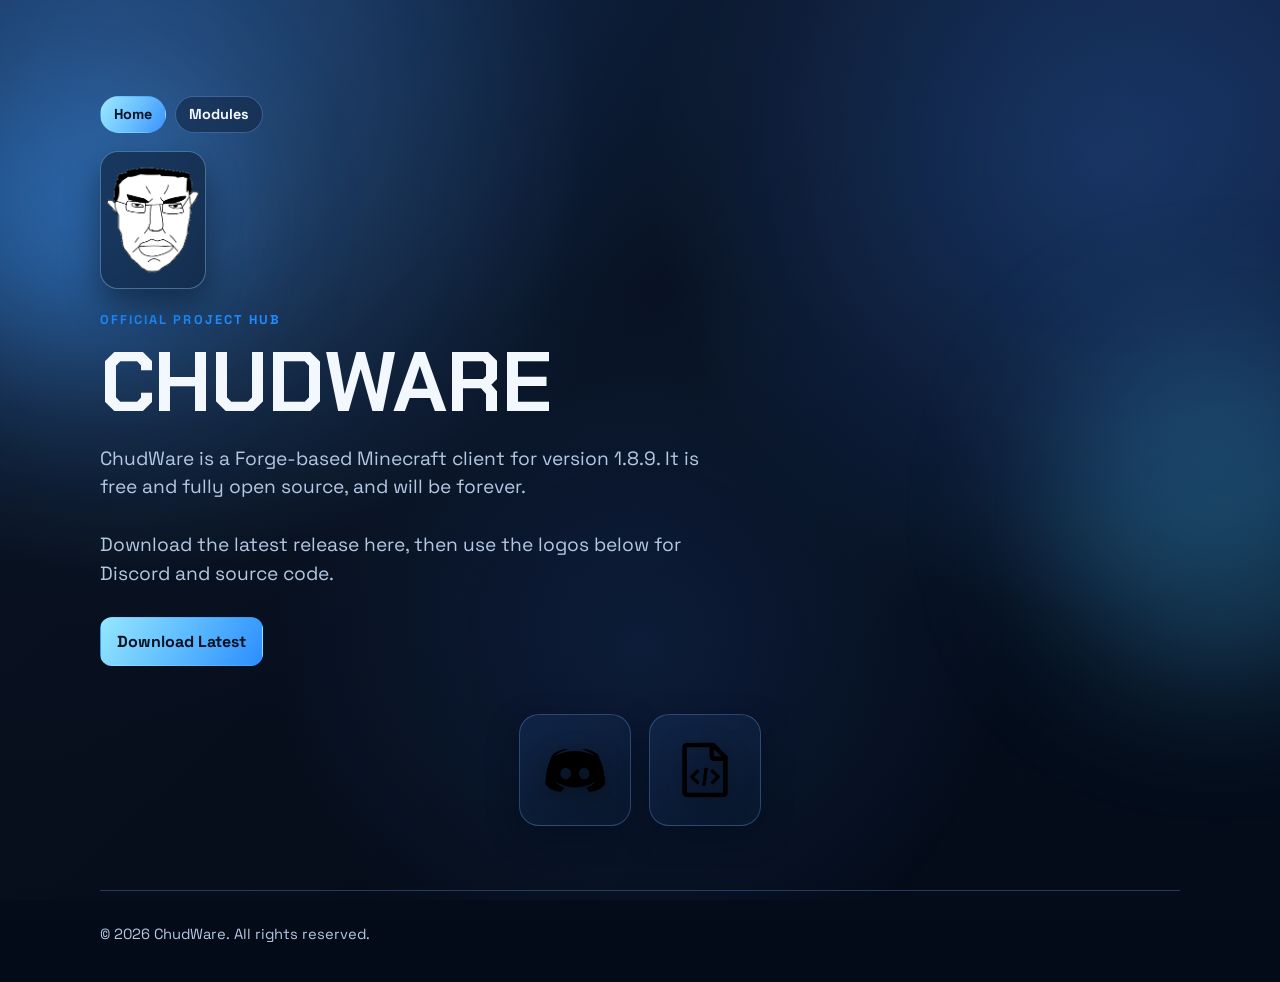
==== index.html @ a585f378 "Initial ChudWare site" ====
<!doctype html>
<html lang="en">
  <head>
    <meta charset="UTF-8" />
    <meta name="viewport" content="width=device-width, initial-scale=1.0" />
    <title>ChudWare</title>
    <meta
      name="description"
      content="Official ChudWare portal: download releases, join Discord, and explore source code."
    />
    <link rel="preconnect" href="https://fonts.googleapis.com" />
    <link rel="preconnect" href="https://fonts.gstatic.com" crossorigin />
    <link
      href="https://fonts.googleapis.com/css2?family=Chakra+Petch:wght@400;500;600;700&family=Space+Grotesk:wght@400;500;700&display=swap"
      rel="stylesheet"
    />
    <link rel="stylesheet" href="styles.css" />
  </head>
  <body>
    <div class="bg-grid" aria-hidden="true"></div>
    <div class="rain" aria-hidden="true"></div>
    <div class="glow glow-one" aria-hidden="true"></div>
    <div class="glow glow-two" aria-hidden="true"></div>

    <header class="hero wrap">
      <nav class="tabs" aria-label="Primary">
        <a class="tab-link active" href="index.html">Home</a>
        <a class="tab-link" href="modules.html">Modules</a>
      </nav>
      <img class="logo" src="logo.png" alt="ChudWare logo" />
      <p class="eyebrow">Official Project Hub</p>
      <h1>ChudWare</h1>
      <p class="hero-copy">
        ChudWare is a Forge-based Minecraft client for version 1.8.9. It is free and
        fully open source, and will be forever.
      </p>
      <p class="hero-copy">
        Download the latest release here, then use the logos below for Discord and
        source code.
      </p>
      <a id="primary-download" class="btn btn-primary" href="#" target="_blank" rel="noopener noreferrer">
        Download Latest
      </a>
    </header>

    <main class="wrap logo-links">
      <a class="logo-link" id="discord-logo-link" href="#" target="_blank" rel="noopener noreferrer" aria-label="Join ChudWare Discord">
        <img src="discord-black-icon-1.png" alt="Discord logo" />
      </a>
      <a class="logo-link" id="source-logo-link" href="#" target="_blank" rel="noopener noreferrer" aria-label="View ChudWare source code">
        <img src="sourcelogo.png" alt="Source code logo" />
      </a>
    </main>

    <footer class="wrap footer">
      <p>© <span id="year"></span> ChudWare. All rights reserved.</p>
    </footer>

    <script src="script.js"></script>
  </body>
</html>
---- styles.css ----
:root {
  --bg: #061123;
  --bg-deep: #040b18;
  --panel: rgba(14, 30, 56, 0.68);
  --panel-border: rgba(116, 173, 255, 0.3);
  --text: #f3f8ff;
  --muted: #b5c8e3;
  --accent: #60d6ff;
  --accent-2: #1f8cff;
  --shadow: rgba(3, 10, 24, 0.5);
}

* {
  box-sizing: border-box;
}

body {
  margin: 0;
  min-height: 100vh;
  color: var(--text);
  background: radial-gradient(circle at 8% -10%, #103469 0%, transparent 42%),
    radial-gradient(circle at 95% 10%, #0f2143 0%, transparent 40%),
    linear-gradient(180deg, var(--bg) 0%, var(--bg-deep) 100%);
  font-family: "Space Grotesk", sans-serif;
  line-height: 1.5;
  overflow-x: hidden;
  position: relative;
}

.bg-grid {
  position: fixed;
  inset: 0;
  background:
    radial-gradient(circle at 12% 16%, rgba(124, 190, 255, 0.26), transparent 32%),
    radial-gradient(circle at 86% 18%, rgba(72, 140, 255, 0.22), transparent 34%),
    radial-gradient(circle at 50% 72%, rgba(62, 118, 220, 0.14), transparent 40%),
    linear-gradient(135deg, rgba(255, 255, 255, 0.03), rgba(255, 255, 255, 0));
  filter: saturate(118%);
  opacity: 0.9;
  pointer-events: none;
  z-index: 0;
  animation: bg-drift 12s ease-in-out infinite alternate;
}

.rain {
  position: fixed;
  inset: 0;
  pointer-events: none;
  z-index: 0;
  overflow: hidden;
}

.rain-drop {
  position: absolute;
  top: -20%;
  width: 1px;
  height: 64px;
  background: linear-gradient(
    to bottom,
    rgba(255, 255, 255, 0),
    rgba(255, 255, 255, 0.85) 45%,
    rgba(255, 255, 255, 0)
  );
  opacity: 0.45;
  animation-name: drop-fall;
  animation-timing-function: linear;
  animation-iteration-count: infinite;
}

.glow {
  position: fixed;
  border-radius: 999px;
  filter: blur(70px);
  pointer-events: none;
  z-index: 0;
}

.glow-one {
  width: 280px;
  height: 280px;
  left: -70px;
  top: 80px;
  background: rgba(56, 150, 255, 0.4);
}

.glow-two {
  width: 340px;
  height: 340px;
  right: -110px;
  top: 340px;
  background: rgba(74, 194, 255, 0.25);
}

.wrap {
  width: min(1080px, 90vw);
  margin: 0 auto;
}

.hero {
  padding: 6rem 0 3rem;
  position: relative;
  z-index: 1;
}

.tabs {
  display: flex;
  gap: 0.55rem;
  margin-bottom: 1.15rem;
}

.tab-link {
  text-decoration: none;
  color: var(--text);
  border: 1px solid rgba(110, 174, 255, 0.38);
  background: rgba(18, 40, 70, 0.62);
  padding: 0.42rem 0.82rem;
  border-radius: 999px;
  font-weight: 700;
  font-size: 0.9rem;
  transition: background-color 180ms ease, border-color 180ms ease, transform 180ms ease;
}

.tab-link:hover {
  transform: translateY(-1px);
  border-color: #a6dbff;
  background: rgba(32, 67, 113, 0.82);
}

.tab-link.active {
  color: #041326;
  border-color: transparent;
  background: linear-gradient(120deg, #9ce9ff, #6bc0ff 52%, #3a93ff);
}

.logo {
  width: clamp(72px, 9vw, 106px);
  height: auto;
  border-radius: 18px;
  border: 1px solid rgba(151, 206, 255, 0.4);
  box-shadow: 0 16px 34px rgba(0, 0, 0, 0.42);
  margin-bottom: 0.9rem;
  background: rgba(13, 29, 53, 0.6);
  padding: 0.35rem;
  backdrop-filter: blur(8px);
}

.eyebrow {
  margin: 0;
  color: var(--accent-2);
  text-transform: uppercase;
  letter-spacing: 0.16em;
  font-weight: 700;
  font-size: 0.8rem;
}

h1,
h2 {
  font-family: "Chakra Petch", sans-serif;
  line-height: 1.1;
  margin: 0;
}

h1 {
  margin-top: 0.5rem;
  font-size: clamp(2.4rem, 10vw, 5.2rem);
  text-transform: uppercase;
}

.hero-copy {
  max-width: 640px;
  color: var(--muted);
  margin: 1rem 0 1.8rem;
  font-size: clamp(1rem, 2.4vw, 1.2rem);
}

.logo-links {
  display: flex;
  align-items: center;
  justify-content: center;
  gap: 1.1rem;
  padding-bottom: 4rem;
  flex-wrap: wrap;
  position: relative;
  z-index: 1;
}

.modules-page {
  padding-bottom: 1.6rem;
}

.modules-list {
  position: relative;
  z-index: 1;
  display: grid;
  grid-template-columns: repeat(3, minmax(0, 1fr));
  gap: 0.8rem;
  padding-bottom: 4rem;
}

.module-chip {
  background: linear-gradient(148deg, rgba(18, 41, 78, 0.74), rgba(10, 26, 48, 0.56));
  border: 1px solid var(--panel-border);
  border-radius: 16px;
  box-shadow: 0 10px 28px var(--shadow);
  backdrop-filter: blur(10px);
  padding: 1rem;
  font-family: "Chakra Petch", sans-serif;
  font-size: 1.08rem;
  letter-spacing: 0.02em;
}

.logo-link {
  width: 112px;
  height: 112px;
  display: grid;
  place-items: center;
  text-decoration: none;
  background: linear-gradient(148deg, rgba(18, 41, 78, 0.74), rgba(10, 26, 48, 0.56));
  border: 1px solid var(--panel-border);
  border-radius: 20px;
  box-shadow: 0 10px 28px var(--shadow);
  backdrop-filter: blur(10px);
  transition: transform 220ms ease, border-color 220ms ease, box-shadow 220ms ease;
}

.logo-link:hover {
  transform: translateY(-4px) scale(1.03);
  border-color: #a6dbff;
  box-shadow: 0 14px 32px rgba(10, 26, 48, 0.65);
}

.logo-link img {
  width: 62%;
  height: 62%;
  object-fit: contain;
  filter: drop-shadow(0 6px 12px rgba(0, 0, 0, 0.4));
}

.btn {
  display: inline-block;
  text-decoration: none;
  color: var(--text);
  background: rgba(24, 49, 84, 0.8);
  border: 1px solid rgba(110, 174, 255, 0.42);
  border-radius: 12px;
  padding: 0.7rem 1rem;
  font-weight: 700;
  width: fit-content;
  transition: transform 180ms ease, border-color 180ms ease, background-color 180ms ease;
}

.btn:hover {
  transform: translateY(-2px);
  border-color: #a6dbff;
  background: rgba(34, 67, 112, 0.95);
}

.btn-primary {
  background: linear-gradient(120deg, #95e7ff, #59b7ff 55%, #2b8eff);
  border-color: transparent;
  color: #03101f;
}

.btn-primary:hover {
  background: linear-gradient(120deg, #b5f0ff, #76c5ff 55%, #4ba0ff);
}

.footer {
  border-top: 1px solid var(--panel-border);
  padding: 1.1rem 0 1.4rem;
  color: var(--muted);
  font-size: 0.92rem;
  position: relative;
  z-index: 1;
}

@keyframes rise {
  to {
    opacity: 1;
    transform: translateY(0);
  }
}

@keyframes drop-fall {
  from {
    transform: translate3d(0, -120%, 0);
  }
  to {
    transform: translate3d(0, 230vh, 0);
  }
}

@keyframes bg-drift {
  from {
    transform: translate3d(0, 0, 0) scale(1);
  }
  to {
    transform: translate3d(0, -1.2%, 0) scale(1.04);
  }
}

@media (max-width: 900px) {
  .hero {
    padding-top: 4rem;
  }

  .modules-list {
    grid-template-columns: 1fr;
  }
}
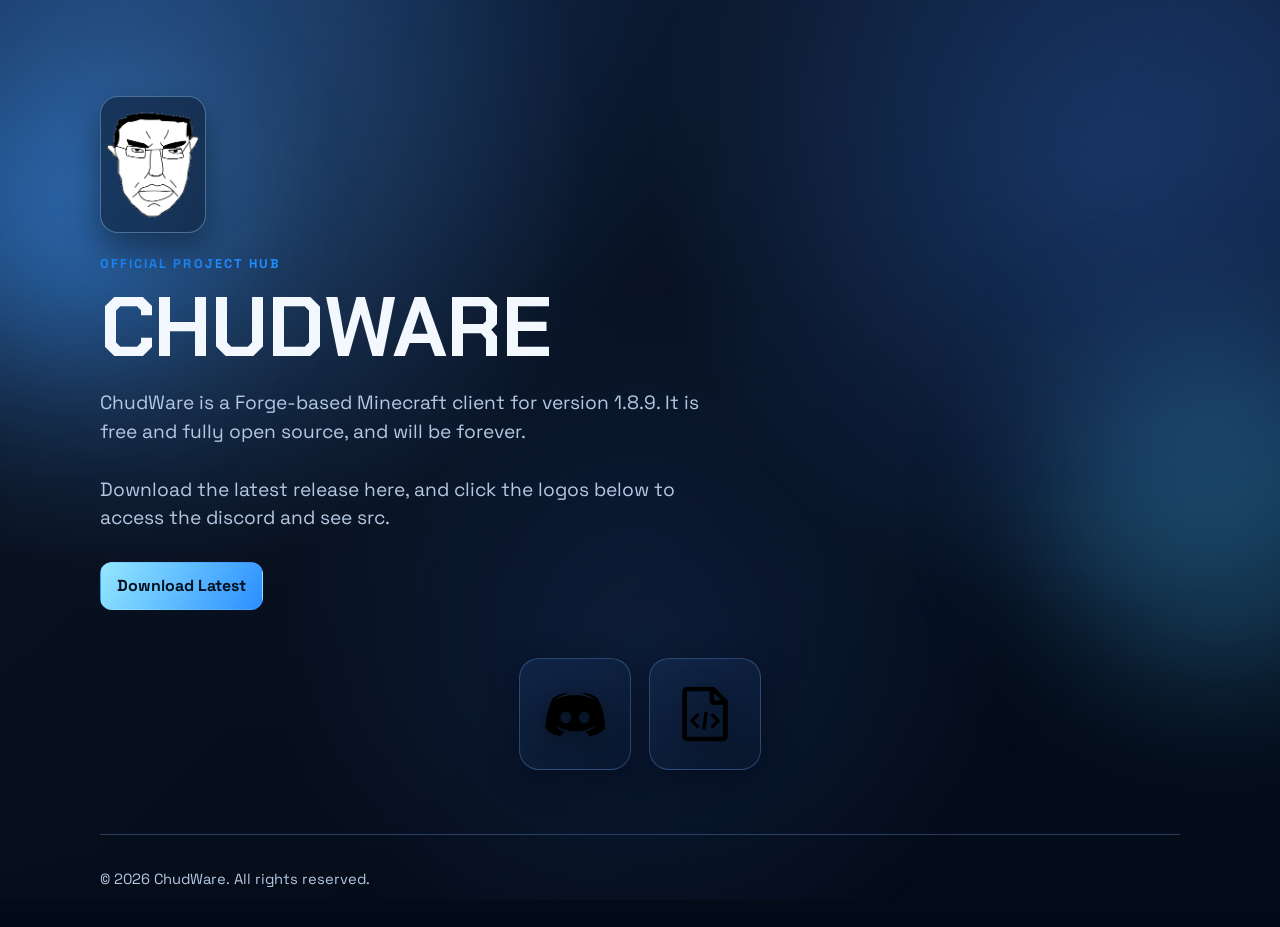
==== commit 3561a3bf: "Update index.html" ====
--- a/index.html
+++ b/index.html
@@ -23,10 +23,6 @@
     <div class="glow glow-two" aria-hidden="true"></div>
 
     <header class="hero wrap">
-      <nav class="tabs" aria-label="Primary">
-        <a class="tab-link active" href="index.html">Home</a>
-        <a class="tab-link" href="modules.html">Modules</a>
-      </nav>
       <img class="logo" src="logo.png" alt="ChudWare logo" />
       <p class="eyebrow">Official Project Hub</p>
       <h1>ChudWare</h1>
@@ -35,8 +31,7 @@
         fully open source, and will be forever.
       </p>
       <p class="hero-copy">
-        Download the latest release here, then use the logos below for Discord and
-        source code.
+        Download the latest release here, and click the logos below to access the discord and see src.
       </p>
       <a id="primary-download" class="btn btn-primary" href="#" target="_blank" rel="noopener noreferrer">
         Download Latest
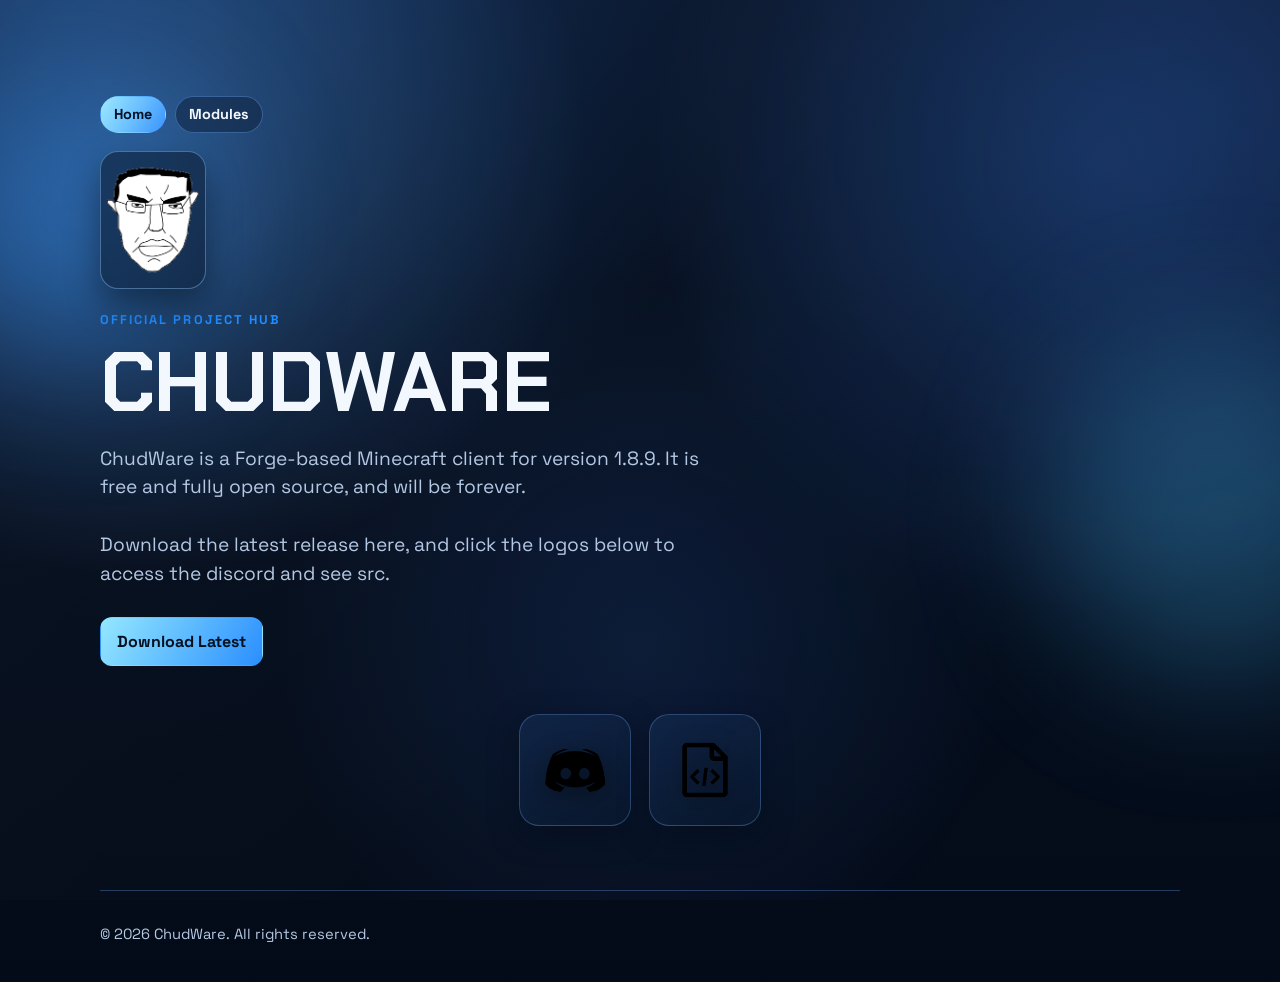
==== commit d8509881: "Add modules nav on homepage" ====
--- a/index.html
+++ b/index.html
@@ -14,6 +14,7 @@
       href="https://fonts.googleapis.com/css2?family=Chakra+Petch:wght@400;500;600;700&family=Space+Grotesk:wght@400;500;700&display=swap"
       rel="stylesheet"
     />
+    <link rel="icon" type="image/png" href="favicon.png" />
     <link rel="stylesheet" href="styles.css" />
   </head>
   <body>
@@ -23,6 +24,10 @@
     <div class="glow glow-two" aria-hidden="true"></div>
 
     <header class="hero wrap">
+      <nav class="tabs" aria-label="Primary">
+        <a class="tab-link active" href="index.html">Home</a>
+        <a class="tab-link" href="modules.html">Modules</a>
+      </nav>
       <img class="logo" src="logo.png" alt="ChudWare logo" />
       <p class="eyebrow">Official Project Hub</p>
       <h1>ChudWare</h1>
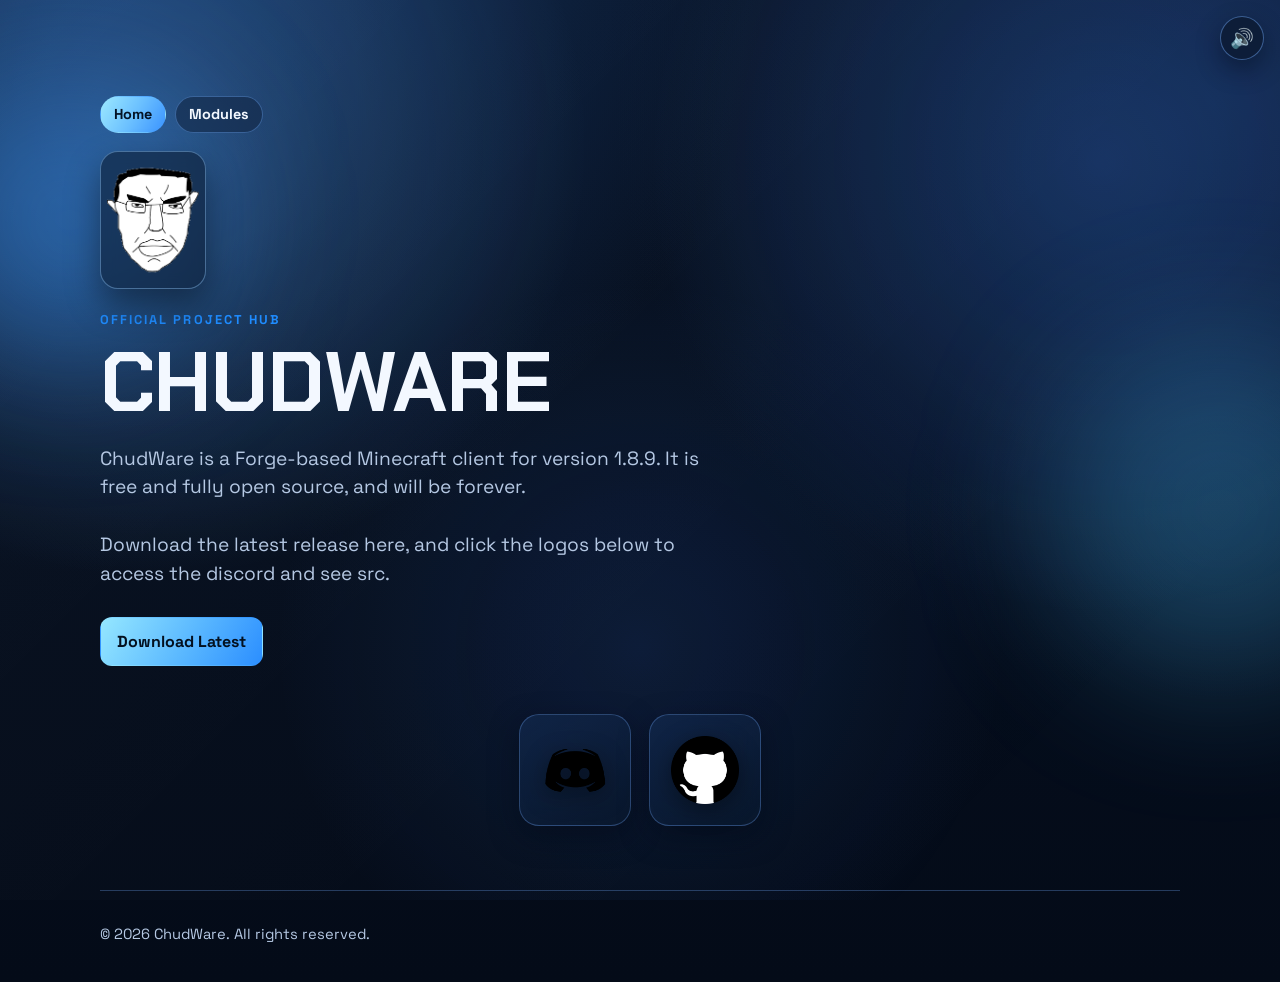
==== commit 00d3ffa3: "Add looping background music with top-right mute toggle" ====
--- a/index.html
+++ b/index.html
@@ -18,6 +18,20 @@
     <link rel="stylesheet" href="styles.css" />
   </head>
   <body>
+    <audio id="bg-music" loop preload="auto">
+      <source src="background-music.mp3" type="audio/mpeg" />
+    </audio>
+
+    <button
+      id="music-toggle"
+      class="music-toggle"
+      type="button"
+      aria-label="Mute background music"
+      title="Mute background music"
+    >
+      <span id="music-icon" aria-hidden="true">🔊</span>
+    </button>
+
     <div class="bg-grid" aria-hidden="true"></div>
     <div class="rain" aria-hidden="true"></div>
     <div class="glow glow-one" aria-hidden="true"></div>
--- a/styles.css
+++ b/styles.css
@@ -25,6 +25,37 @@
   line-height: 1.5;
   overflow-x: hidden;
   position: relative;
+}
+
+.music-toggle {
+  position: fixed;
+  top: 1rem;
+  right: 1rem;
+  z-index: 10;
+  width: 44px;
+  height: 44px;
+  border: 1px solid rgba(116, 173, 255, 0.45);
+  border-radius: 999px;
+  background: rgba(11, 25, 47, 0.75);
+  color: var(--text);
+  display: grid;
+  place-items: center;
+  cursor: pointer;
+  font-size: 1.2rem;
+  box-shadow: 0 10px 24px rgba(3, 10, 24, 0.45);
+  backdrop-filter: blur(8px);
+  transition: background-color 180ms ease, border-color 180ms ease, transform 180ms ease;
+}
+
+.music-toggle:hover {
+  background: rgba(23, 49, 85, 0.9);
+  border-color: #a6dbff;
+  transform: translateY(-1px);
+}
+
+.music-toggle:focus-visible {
+  outline: 2px solid #9ce9ff;
+  outline-offset: 2px;
 }
 
 .bg-grid {
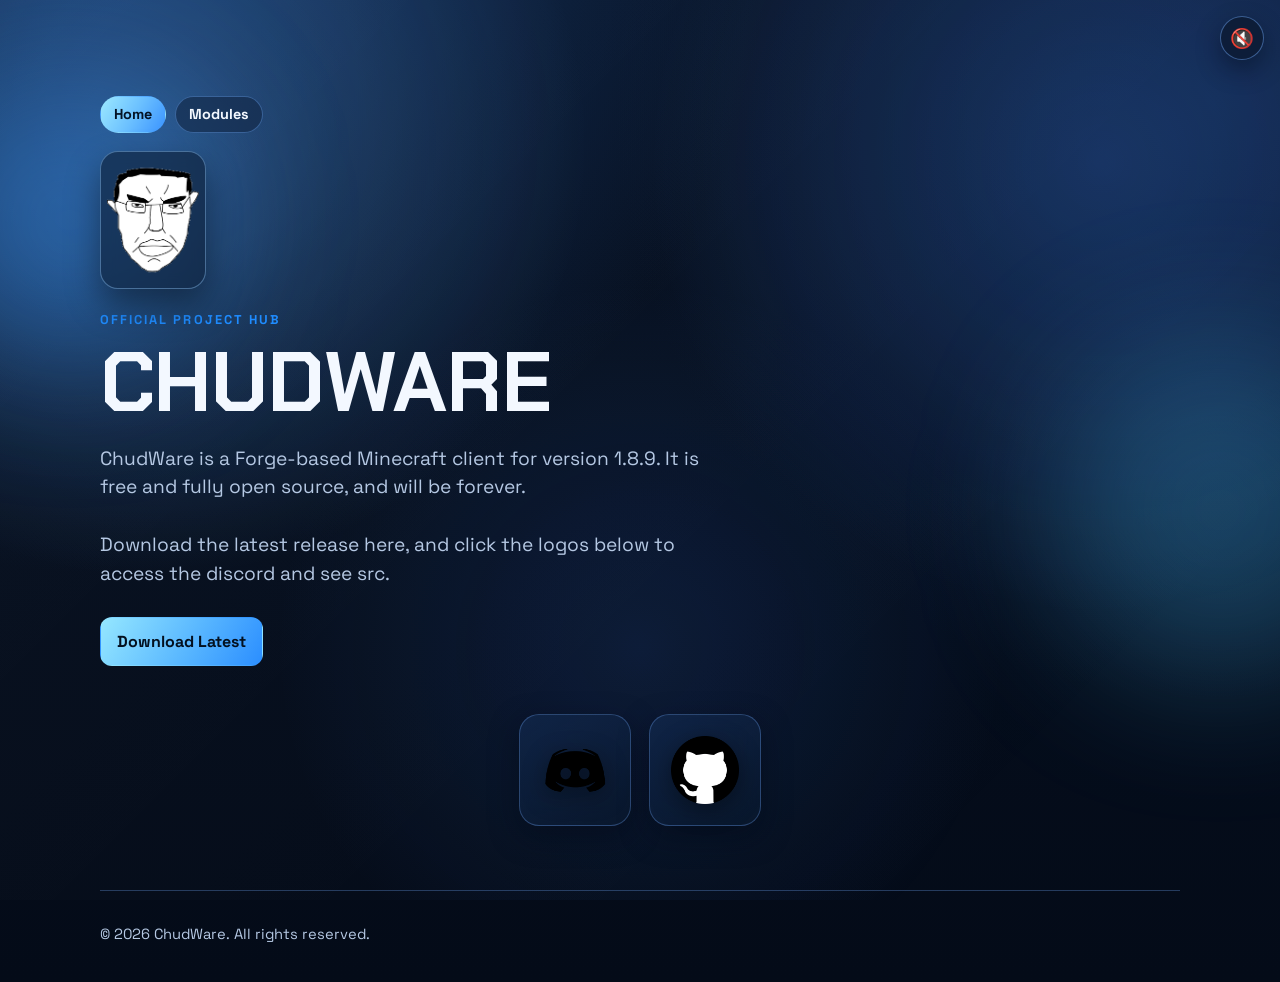
==== commit c0fead29: "Improve background music autoplay and toggle behavior" ====
--- a/index.html
+++ b/index.html
@@ -18,7 +18,7 @@
     <link rel="stylesheet" href="styles.css" />
   </head>
   <body>
-    <audio id="bg-music" loop preload="auto">
+    <audio id="bg-music" loop autoplay playsinline preload="auto">
       <source src="background-music.mp3" type="audio/mpeg" />
     </audio>
 
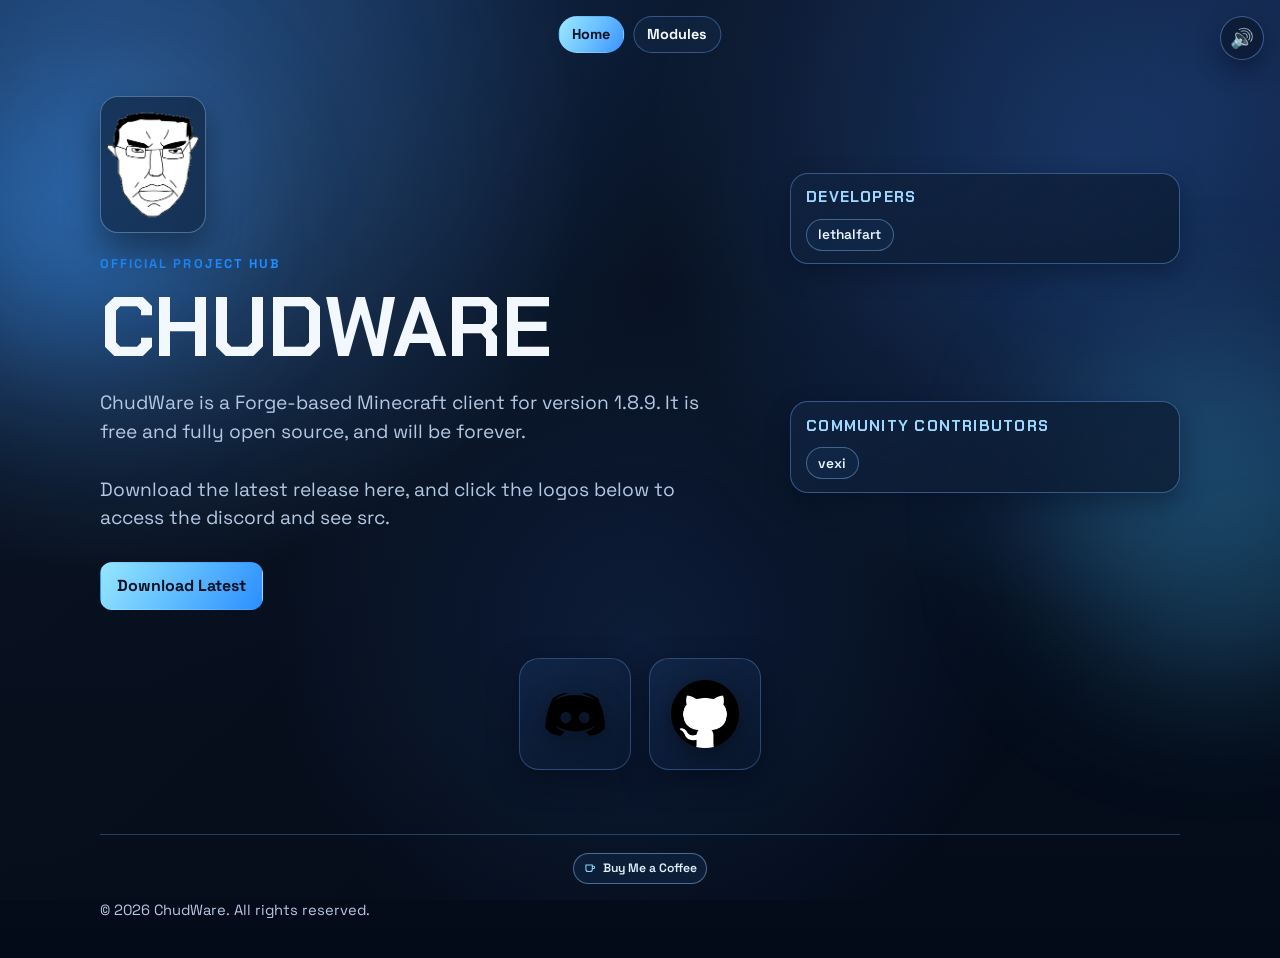
==== commit 187ef0bf: "Update layout, team cards, audio controls, and Buy Me a Coffee integration" ====
--- a/index.html
+++ b/index.html
@@ -55,6 +55,22 @@
       <a id="primary-download" class="btn btn-primary" href="#" target="_blank" rel="noopener noreferrer">
         Download Latest
       </a>
+
+      <div class="hero-side">
+        <section class="devs-card" aria-label="Developers">
+          <p class="devs-title">Developers</p>
+          <div class="devs-list">
+            <span class="dev-pill">lethalfart</span>
+          </div>
+        </section>
+
+        <section class="devs-card" aria-label="Community Contributors">
+          <p class="devs-title">Community Contributors</p>
+          <div class="devs-list">
+            <span class="dev-pill">vexi</span>
+          </div>
+        </section>
+      </div>
     </header>
 
     <main class="wrap logo-links">
@@ -67,6 +83,20 @@
     </main>
 
     <footer class="wrap footer">
+      <div class="footer-support">
+        <a
+          class="support-mini"
+          href="https://buymeacoffee.com/lethalfart"
+          target="_blank"
+          rel="noopener noreferrer"
+        >
+          <svg class="support-mini-icon" viewBox="0 0 24 24" aria-hidden="true">
+            <path d="M5 7h11v7a4 4 0 0 1-4 4H9a4 4 0 0 1-4-4V7Z" />
+            <path d="M16 9h2a2 2 0 1 1 0 4h-2" />
+          </svg>
+          <span>Buy Me a Coffee</span>
+        </a>
+      </div>
       <p>© <span id="year"></span> ChudWare. All rights reserved.</p>
     </footer>
 
--- a/styles.css
+++ b/styles.css
@@ -137,6 +137,11 @@
   display: flex;
   gap: 0.55rem;
   margin-bottom: 1.15rem;
+  position: fixed;
+  top: 1rem;
+  left: 50%;
+  transform: translateX(-50%);
+  z-index: 10;
 }
 
 .tab-link {
@@ -202,6 +207,83 @@
   color: var(--muted);
   margin: 1rem 0 1.8rem;
   font-size: clamp(1rem, 2.4vw, 1.2rem);
+}
+
+.hero-side {
+  margin-top: 1.15rem;
+  display: grid;
+  grid-template-columns: 1fr;
+  gap: 0.9rem;
+}
+
+.devs-card {
+  padding: 0.78rem 0.95rem;
+  border: 1px solid rgba(116, 173, 255, 0.4);
+  border-radius: 18px;
+  background: linear-gradient(146deg, rgba(16, 35, 64, 0.85), rgba(10, 24, 44, 0.7));
+  box-shadow: 0 10px 24px rgba(3, 10, 24, 0.35);
+  backdrop-filter: blur(8px);
+}
+
+.devs-title {
+  margin: 0;
+  font-family: "Chakra Petch", sans-serif;
+  font-size: 0.95rem;
+  font-weight: 700;
+  letter-spacing: 0.08em;
+  text-transform: uppercase;
+  color: #9ed7ff;
+}
+
+.devs-list {
+  margin-top: 0.6rem;
+  display: flex;
+  flex-wrap: wrap;
+  gap: 0.5rem;
+}
+
+.dev-pill {
+  display: inline-flex;
+  align-items: center;
+  min-height: 30px;
+  padding: 0.3rem 0.7rem;
+  border-radius: 999px;
+  border: 1px solid rgba(142, 198, 255, 0.4);
+  background: rgba(18, 42, 74, 0.7);
+  color: #e8f3ff;
+  font-size: 0.86rem;
+  font-weight: 600;
+}
+
+.support-mini {
+  display: inline-flex;
+  align-items: center;
+  gap: 0.36rem;
+  text-decoration: none;
+  color: #dff3ff;
+  padding: 0.34rem 0.56rem;
+  border-radius: 999px;
+  border: 1px solid rgba(145, 205, 255, 0.45);
+  background: rgba(16, 37, 66, 0.66);
+  font-size: 0.76rem;
+  font-weight: 600;
+  transition: transform 180ms ease, border-color 180ms ease, background-color 180ms ease;
+}
+
+.support-mini:hover {
+  transform: translateY(-1px);
+  border-color: #b8e5ff;
+  background: rgba(28, 58, 99, 0.86);
+}
+
+.support-mini-icon {
+  width: 14px;
+  height: 14px;
+  stroke: #86daff;
+  stroke-width: 1.8;
+  fill: none;
+  stroke-linecap: round;
+  stroke-linejoin: round;
 }
 
 .logo-links {
@@ -305,6 +387,12 @@
   z-index: 1;
 }
 
+.footer-support {
+  margin-bottom: 0.6rem;
+  display: flex;
+  justify-content: center;
+}
+
 @keyframes rise {
   to {
     opacity: 1;
@@ -338,4 +426,45 @@
   .modules-list {
     grid-template-columns: 1fr;
   }
-}
+
+  .hero-side {
+    grid-template-columns: 1fr;
+  }
+
+  .hero-side .devs-card + .devs-card {
+    margin-left: 0;
+  }
+
+  .support-mini {
+    font-size: 0.74rem;
+  }
+}
+
+@media (min-width: 901px) {
+  .hero {
+    padding-right: min(38vw, 420px);
+  }
+
+  .hero-side {
+    position: absolute;
+    top: 10.8rem;
+    right: 0;
+    width: min(33vw, 390px);
+    height: 320px;
+    margin-top: 0;
+    display: flex;
+    flex-direction: column;
+    justify-content: space-between;
+    align-items: stretch;
+    gap: 0;
+  }
+
+  .hero-side .devs-card {
+    width: 100%;
+    flex: 0 0 auto;
+  }
+
+  .hero-side .devs-card + .devs-card {
+    margin-left: 0;
+  }
+}
